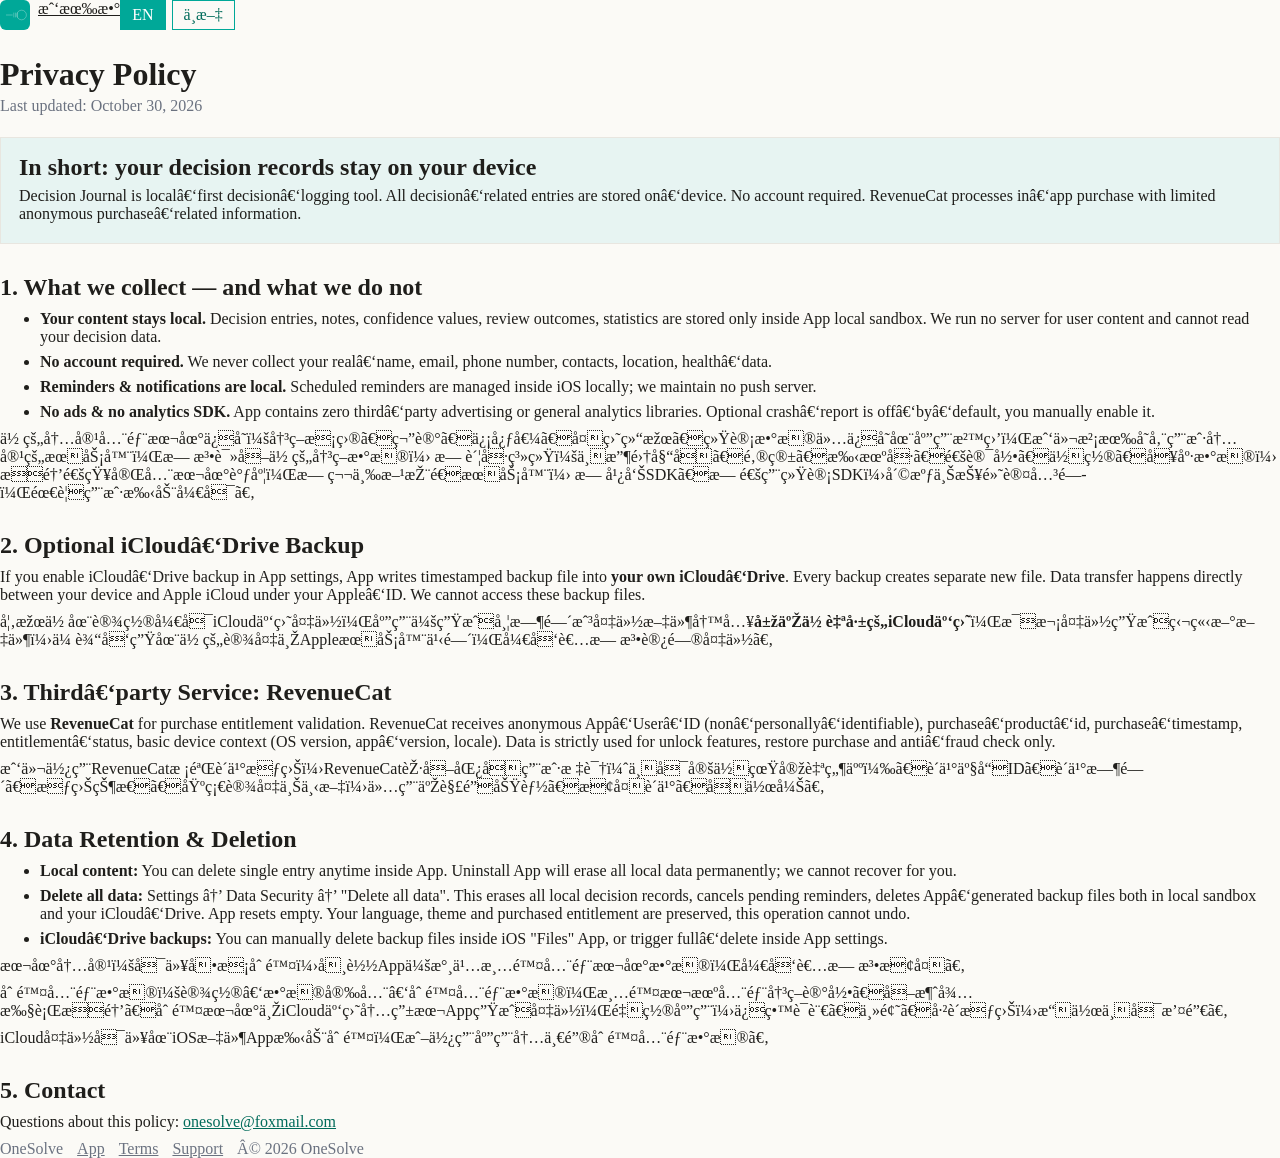
==== privacy.html @ f0955f70 "Add files via upload" ====
<!DOCTYPE html>
<html lang="en" data‑lang="en">
<head>
<meta charset="UTF‑8">
<meta name="viewport" content="width=device‑width, initial‑scale=1.0, viewport‑fit=cover">
<title>Privacy Policy · 我有数 Decision Journal</title>
<link rel="icon" type="image/svg+xml" href="data:image/svg+xml,<svg xmlns='http://www.w3.org/2000/svg' viewBox='0 0 100 100'><rect width='100' height='100' rx='20' fill='%2300A898' /><g stroke='%23FFFFFF' stroke‑width='6' fill='none' stroke‑linecap='round'><line x1='20' y1='50' x2='42' y2='50' /><line x1='46' y1='42' x2='46' y2='58' /><line x1='52' y1='42' x2='52' y2='58' /><line x1='58' y1='42' x2='58' y2='58' /><circle cx='72' cy='50' r='16'/></g></svg>">
<style>
:root{--bg:#FBFAF6;--card:#FFFFFF;--text:#1F1E1B;--sub:#6B7280;--border:#E8E6E0;--accent:#00A898;--soft:#E7F4F2;--accent‑text:#006B5A;}
@media (prefers‑color‑scheme: dark){:root{--bg:#0F0F0E;--card:#1A1A18;--text:#F2F4F7;--sub:#9BA1AC;--border:#2A2A27;--accent:#3FB79F;--soft:#132220;--accent‑text:#6FD0BD;}}
html[data‑lang="en"] .zh{display:none !important;} html[data‑lang="zh"] .en{display:none !important;}
*{box‑sizing:border‑box;} html{-webkit‑text‑size‑adjust:100%;}
body{margin:0;background:var(--bg);color:var(--text);line‑height:1.7;font‑family:‑apple‑system,BlinkMacSystemFont,"PingFang SC",Roboto,Arial,sans‑serif;-webkit‑font‑smoothing:antialiased;}
.wrap{max‑width:760px;margin:0 auto;padding:18px 20px calc(56px + env(safe‑area‑inset‑bottom));}
nav{display:flex;align‑items:center;justify‑content:space‑between;padding‑bottom:14px;border‑bottom:1px solid var(--border);margin‑bottom:20px;}
.brand{display:flex;align‑items:center;gap:8px;font‑weight:700;font‑size:18px;color:var(--text);text‑decoration:none;}
.brand svg{width:30px;height:30px;}
.lang{display:flex;gap:6px;}
.lang button{font:inherit;font‑size:12.5px;padding:5px 11px;border‑radius:9px;cursor:pointer;background:transparent;color:var(--accent‑text);border:1px solid var(--accent);transition:.18s;}
html[data‑lang="en"] .lang button[data‑lang="en"],html[data‑lang="zh"] .lang button[data‑lang="zh"]{background:var(--accent);color:#fff;border‑color:var(--accent);}
h1{font‑size:27px;margin:26px 0 4px;line‑height:1.35;}
.updated{color:var(--sub);font‑size:13px;margin:0 0 22px;}
h2{font‑size:18px;margin:30px 0 8px;}
p{margin:9px 0;font‑size:15px;}
ul{margin:9px 0;padding‑left:20px;} li{margin:7px 0;font‑size:15px;} a{color:var(--accent‑text);}
.banner{background:var(--soft);border:1px solid var(--border);border‑left:3px solid var(--accent);border‑radius:12px;padding:16px 18px;margin:4px 0 18px;}
.banner h2{margin:0 0 6px;font‑size:16px;}
.banner p{margin:4px 0;}
footer{margin‑top:44px;padding‑top:18px;border‑top:1px solid var(--border);display:flex;flex‑wrap:wrap;gap:10px 14px;align‑items:center;font‑size:13px;color:var(--sub);}
footer a{color:var(--sub);text‑decoration:none;} footer .copy{margin‑left:auto;}
</style>
</head>
<body data‑title‑en="Privacy Policy · Decision Journal" data‑title‑zh="隐私政策 · 我有数">
<div class="wrap">
  <nav>
    <a class="brand" href="index.html">
      <svg viewBox="0 0 100 100"><rect width="100" height="100" rx="20" fill="#00A898" /><g stroke='#F7F7F5' stroke‑width='6' fill='none' stroke‑linecap='round'><line x1='20' y1='50' x2='42' y2='50' /><line x1='46' y1='42' x2='46' y2='58' /><line x1='52' y1='42' x2='52' y2='58' /><line x1='58' y1='42' x2='58' y2='58' /><circle cx='72' cy='50' r='16'/></g></svg>
      <span>我有数</span>
    </a>
    <div class="lang">
      <button type="button" data‑lang="en" aria‑pressed="true">EN</button>
      <button type="button" data‑lang="zh" aria‑pressed="false">中文</button>
    </div>
  </nav>
  <h1 class="en">Privacy Policy</h1>
  <h1 class="zh">隐私政策</h1>
  <p class="updated en">Last updated: October 30, 2026</p>
  <p class="updated zh">最后更新：2026 年 10 月 30 日</p>
  <div class="banner">
    <h2 class="en">In short: your decision records stay on your device</h2>
    <h2 class="zh">一句话总结：你的决策记录保存在你自己设备上</h2>
    <p class="en">Decision Journal is local‑first decision‑logging tool. All decision‑related entries are stored on‑device. No account required. RevenueCat processes in‑app purchase with limited anonymous purchase‑related information.</p>
    <p class="zh">我有数是本地优先决策记录工具，全部决策条目保存在本机，无需注册账号。RevenueCat处理内购，仅接收有限匿名购买相关信息。</p>
  </div>
  <h2>1. What we collect &mdash; and what we do not</h2>
  <ul>
    <li><strong>Your content stays local.</strong> Decision entries, notes, confidence values, review outcomes, statistics are stored only inside App local sandbox. We run no server for user content and cannot read your decision data.</li>
    <li><strong>No account required.</strong> We never collect your real‑name, email, phone number, contacts, location, health‑data.</li>
    <li><strong>Reminders & notifications are local.</strong> Scheduled reminders are managed inside iOS locally; we maintain no push server.</li>
    <li><strong>No ads & no analytics SDK.</strong> App contains zero third‑party advertising or general analytics libraries. Optional crash‑report is off‑by‑default, you manually enable it.</li>
  </ul>
  <p>
    你的内容全部本地保存：决策条目、笔记、信心值、复盘结果、统计数据仅保存在应用沙盒，我们没有存储用户内容的服务器，无法读取你的决策数据；
    无账号系统：不收集姓名、邮箱、手机号、通讯录、位置、健康数据；
    提醒通知完全本地调度，无第三方推送服务器；
    无广告SDK、无通用统计SDK；崩溃上报默认关闭，需要用户手动开启。
  </p>
  <h2>2. Optional iCloud‑Drive Backup</h2>
  <p>If you enable iCloud‑Drive backup in App settings, App writes timestamped backup file into <strong>your own iCloud‑Drive</strong>. Every backup creates separate new file. Data transfer happens directly between your device and Apple iCloud under your Apple‑ID. We cannot access these backup files.</p>
  <p>如果你在设置开启iCloud云盘备份，应用会生成带时间戳备份文件写入<strong>属于你自己的iCloud云盘</strong>，每次备份生成独立新文件；传输发生在你的设备与Apple服务器之间，开发者无法访问备份。</p>

  <h2>3. Third‑party Service: RevenueCat</h2>
  <p>We use <strong>RevenueCat</strong> for purchase entitlement validation. RevenueCat receives anonymous App‑User‑ID (non‑personally‑identifiable), purchase‑product‑id, purchase‑timestamp, entitlement‑status, basic device context (OS version, app‑version, locale). Data is strictly used for unlock features, restore purchase and anti‑fraud check only.</p>
  <p>我们使用RevenueCat校验购买权益；RevenueCat获取匿名用户标识（不可定位真实自然人）、购买产品ID、购买时间、权益状态、基础设备上下文；仅用于解锁功能、恢复购买、反作弊。</p>

  <h2>4. Data Retention & Deletion</h2>
  <ul>
    <li><strong>Local content:</strong> You can delete single entry anytime inside App. Uninstall App will erase all local data permanently; we cannot recover for you.</li>
    <li><strong>Delete all data:</strong> Settings → Data Security → "Delete all data". This erases all local decision records, cancels pending reminders, deletes App‑generated backup files both in local sandbox and your iCloud‑Drive. App resets empty. Your language, theme and purchased entitlement are preserved, this operation cannot undo.</li>
    <li><strong>iCloud‑Drive backups:</strong> You can manually delete backup files inside iOS "Files" App, or trigger full‑delete inside App settings.</li>
  </ul>
  <p>本地内容：可以单条删除；卸载App会永久清除全部本地数据，开发者无法恢复。</p>
  <p>删除全部数据：设置‑数据安全‑删除全部数据，清除本机全部决策记录、取消待执行提醒、删除本地与iCloud云盘内由本App生成备份，重置应用；保留语言、主题、已购权益；操作不可撤销。</p>
  <p>iCloud备份可以在iOS文件App手动删除，或使用应用内一键删除全部数据。</p>

  <h2>5. Contact</h2>
  <p>Questions about this policy: <a href="mailto:onesolve@foxmail.com">onesolve@foxmail.com</a></p>
  <footer>
    <span style="font‑weight:700;">OneSolve</span>
    <a href="index.html" class="en">App</a><a href="index.html" class="zh">应用</a>
    <a href="terms.html" class="en">Terms</a><a href="terms.html" class="zh">条款</a>
    <a href="support.html" class="en">Support</a><a href="support.html" class="zh">支持</a>
    <span class="copy en">© 2026 OneSolve</span>
    <span class="copy zh">© 2026 OneSolve</span>
  </footer>
</div>
<script>
(function () {
  var KEY = 'onesolve_lang';
  function setLang(lang) {
    document.documentElement.setAttribute('data‑lang', lang);
    document.documentElement.lang = lang === 'zh' ? 'zh‑CN' : 'en';
    var b = document.body;
    document.title = lang === 'zh' ? (b.dataset.titleZh || document.title) : (b.dataset.titleEn || document.title);
    var btns = document.querySelectorAll('.lang button');
    for (var i = 0; i < btns.length; i++) { btns[i].setAttribute('aria‑pressed', btns[i].dataset.lang === lang ? 'true' : 'false'); }
    try { localStorage.setItem(KEY, lang); } catch (e) {}
  }
  function init() {
    var saved = null; try { saved = localStorage.getItem(KEY); } catch (e) {}
    if (!saved) { saved = ((navigator.language || '').toLowerCase().indexOf('zh') === 0) ? 'zh' : 'en'; }
    setLang(saved);
    var btns = document.querySelectorAll('.lang button');
    for (var i = 0; i < btns.length; i++) { btns[i].addEventListener('click', function () { setLang(this.dataset.lang); }); }
  }
  if (document.readyState === 'loading') { document.addEventListener('DOMContentLoaded', init); } else { init(); }
})();
</script>
</body>
</html>
<!-- （注：内容由AI生成） -->
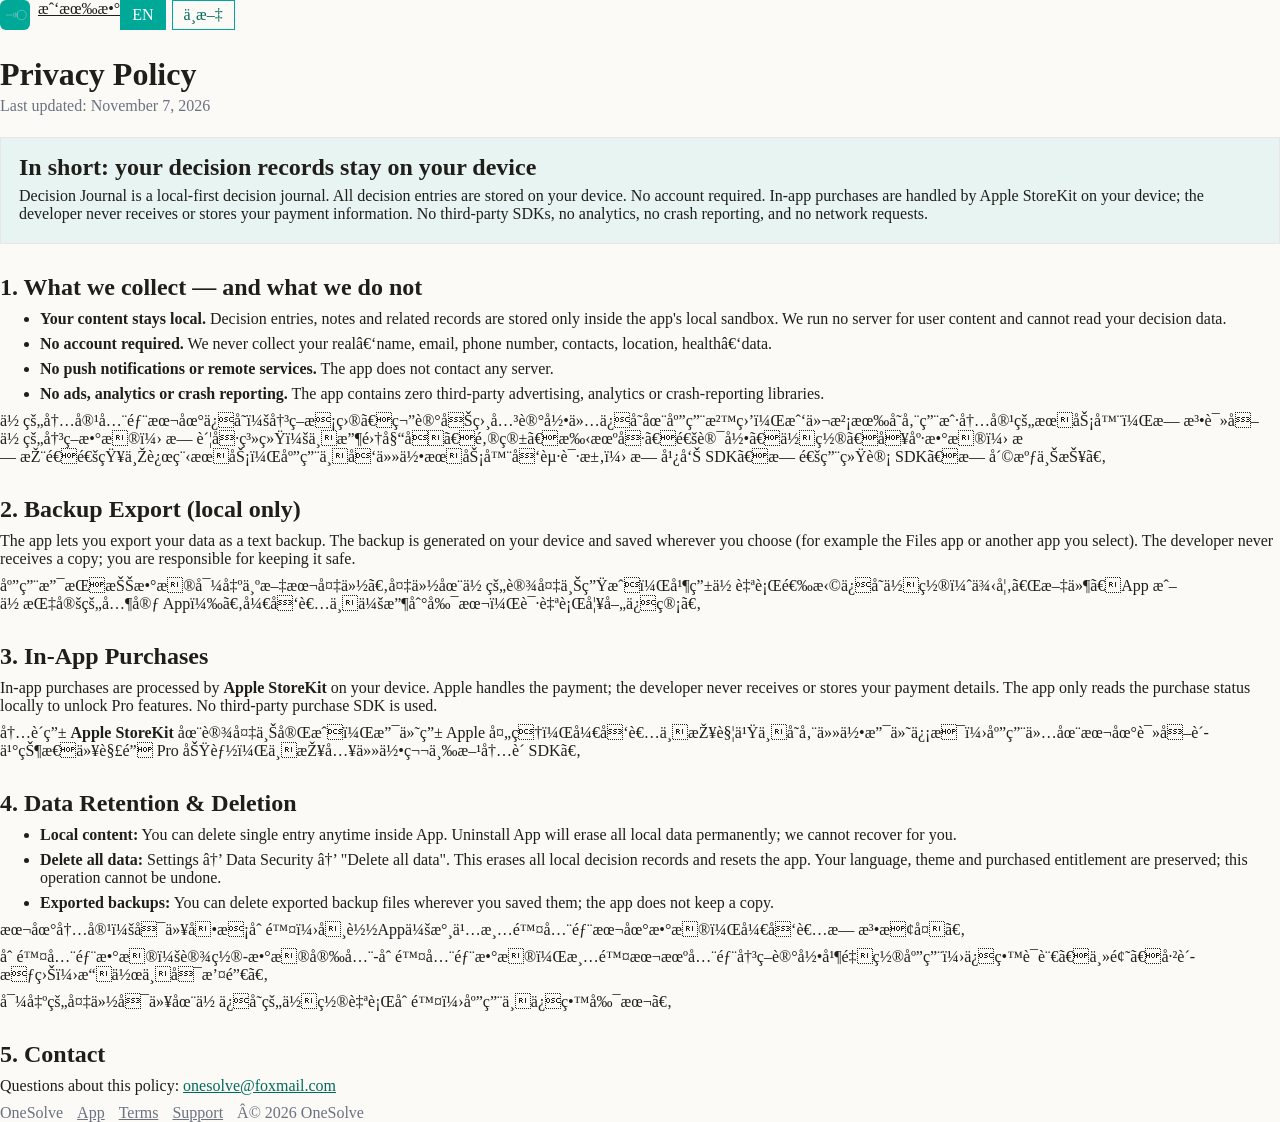
==== commit b1cfe67b: "隐私政策改为事实口径：内购由 Apple StoreKit 本地完成，移除 RevenueCat / iCloud / 崩溃上报表述，更新日期至 2026-11-07" ====
--- a/privacy.html
+++ b/privacy.html
@@ -44,44 +44,44 @@
   </nav>
   <h1 class="en">Privacy Policy</h1>
   <h1 class="zh">隐私政策</h1>
-  <p class="updated en">Last updated: October 30, 2026</p>
-  <p class="updated zh">最后更新：2026 年 10 月 30 日</p>
+  <p class="updated en">Last updated: November 7, 2026</p>
+  <p class="updated zh">最后更新：2026 年 11 月 7 日</p>
   <div class="banner">
     <h2 class="en">In short: your decision records stay on your device</h2>
     <h2 class="zh">一句话总结：你的决策记录保存在你自己设备上</h2>
-    <p class="en">Decision Journal is local‑first decision‑logging tool. All decision‑related entries are stored on‑device. No account required. RevenueCat processes in‑app purchase with limited anonymous purchase‑related information.</p>
-    <p class="zh">我有数是本地优先决策记录工具，全部决策条目保存在本机，无需注册账号。RevenueCat处理内购，仅接收有限匿名购买相关信息。</p>
+    <p class="en">Decision Journal is a local-first decision journal. All decision entries are stored on your device. No account required. In-app purchases are handled by Apple StoreKit on your device; the developer never receives or stores your payment information. No third-party SDKs, no analytics, no crash reporting, and no network requests.</p>
+    <p class="zh">我有数是本地优先的决策记录工具，全部决策条目保存在本机，无需注册账号。内购由 Apple StoreKit 在设备上完成，开发者不接触也不存储支付信息。不接入任何第三方 SDK，不做统计与崩溃上报，不发起网络请求。</p>
   </div>
   <h2>1. What we collect &mdash; and what we do not</h2>
   <ul>
-    <li><strong>Your content stays local.</strong> Decision entries, notes, confidence values, review outcomes, statistics are stored only inside App local sandbox. We run no server for user content and cannot read your decision data.</li>
+    <li><strong>Your content stays local.</strong> Decision entries, notes and related records are stored only inside the app's local sandbox. We run no server for user content and cannot read your decision data.</li>
     <li><strong>No account required.</strong> We never collect your real‑name, email, phone number, contacts, location, health‑data.</li>
-    <li><strong>Reminders & notifications are local.</strong> Scheduled reminders are managed inside iOS locally; we maintain no push server.</li>
-    <li><strong>No ads & no analytics SDK.</strong> App contains zero third‑party advertising or general analytics libraries. Optional crash‑report is off‑by‑default, you manually enable it.</li>
+    <li><strong>No push notifications or remote services.</strong> The app does not contact any server.</li>
+    <li><strong>No ads, analytics or crash reporting.</strong> The app contains zero third-party advertising, analytics or crash-reporting libraries.</li>
   </ul>
   <p>
-    你的内容全部本地保存：决策条目、笔记、信心值、复盘结果、统计数据仅保存在应用沙盒，我们没有存储用户内容的服务器，无法读取你的决策数据；
+    你的内容全部本地保存：决策条目、笔记及相关记录仅保存在应用沙盒，我们没有存储用户内容的服务器，无法读取你的决策数据；
     无账号系统：不收集姓名、邮箱、手机号、通讯录、位置、健康数据；
-    提醒通知完全本地调度，无第三方推送服务器；
-    无广告SDK、无通用统计SDK；崩溃上报默认关闭，需要用户手动开启。
+    无推送通知与远程服务，应用不向任何服务器发起请求；
+    无广告 SDK、无通用统计 SDK、无崩溃上报。
   </p>
-  <h2>2. Optional iCloud‑Drive Backup</h2>
-  <p>If you enable iCloud‑Drive backup in App settings, App writes timestamped backup file into <strong>your own iCloud‑Drive</strong>. Every backup creates separate new file. Data transfer happens directly between your device and Apple iCloud under your Apple‑ID. We cannot access these backup files.</p>
-  <p>如果你在设置开启iCloud云盘备份，应用会生成带时间戳备份文件写入<strong>属于你自己的iCloud云盘</strong>，每次备份生成独立新文件；传输发生在你的设备与Apple服务器之间，开发者无法访问备份。</p>
+  <h2>2. Backup Export (local only)</h2>
+  <p>The app lets you export your data as a text backup. The backup is generated on your device and saved wherever you choose (for example the Files app or another app you select). The developer never receives a copy; you are responsible for keeping it safe.</p>
+  <p>应用支持把数据导出为文本备份。备份在你的设备上生成，并由你自行选择保存位置（例如「文件」App 或你指定的其它 App）。开发者不会收到副本，请自行妥善保管。</p>
 
-  <h2>3. Third‑party Service: RevenueCat</h2>
-  <p>We use <strong>RevenueCat</strong> for purchase entitlement validation. RevenueCat receives anonymous App‑User‑ID (non‑personally‑identifiable), purchase‑product‑id, purchase‑timestamp, entitlement‑status, basic device context (OS version, app‑version, locale). Data is strictly used for unlock features, restore purchase and anti‑fraud check only.</p>
-  <p>我们使用RevenueCat校验购买权益；RevenueCat获取匿名用户标识（不可定位真实自然人）、购买产品ID、购买时间、权益状态、基础设备上下文；仅用于解锁功能、恢复购买、反作弊。</p>
+  <h2>3. In-App Purchases</h2>
+  <p>In-app purchases are processed by <strong>Apple StoreKit</strong> on your device. Apple handles the payment; the developer never receives or stores your payment details. The app only reads the purchase status locally to unlock Pro features. No third-party purchase SDK is used.</p>
+  <p>内购由 <strong>Apple StoreKit</strong> 在设备上完成，支付由 Apple 处理，开发者不接触也不存储任何支付信息；应用仅在本地读取购买状态以解锁 Pro 功能，不接入任何第三方内购 SDK。</p>
 
   <h2>4. Data Retention & Deletion</h2>
   <ul>
     <li><strong>Local content:</strong> You can delete single entry anytime inside App. Uninstall App will erase all local data permanently; we cannot recover for you.</li>
-    <li><strong>Delete all data:</strong> Settings → Data Security → "Delete all data". This erases all local decision records, cancels pending reminders, deletes App‑generated backup files both in local sandbox and your iCloud‑Drive. App resets empty. Your language, theme and purchased entitlement are preserved, this operation cannot undo.</li>
-    <li><strong>iCloud‑Drive backups:</strong> You can manually delete backup files inside iOS "Files" App, or trigger full‑delete inside App settings.</li>
+    <li><strong>Delete all data:</strong> Settings → Data Security → "Delete all data". This erases all local decision records and resets the app. Your language, theme and purchased entitlement are preserved; this operation cannot be undone.</li>
+    <li><strong>Exported backups:</strong> You can delete exported backup files wherever you saved them; the app does not keep a copy.</li>
   </ul>
   <p>本地内容：可以单条删除；卸载App会永久清除全部本地数据，开发者无法恢复。</p>
-  <p>删除全部数据：设置‑数据安全‑删除全部数据，清除本机全部决策记录、取消待执行提醒、删除本地与iCloud云盘内由本App生成备份，重置应用；保留语言、主题、已购权益；操作不可撤销。</p>
-  <p>iCloud备份可以在iOS文件App手动删除，或使用应用内一键删除全部数据。</p>
+  <p>删除全部数据：设置-数据安全-删除全部数据，清除本机全部决策记录并重置应用；保留语言、主题、已购权益；操作不可撤销。</p>
+  <p>导出的备份可以在你保存的位置自行删除；应用不保留副本。</p>
 
   <h2>5. Contact</h2>
   <p>Questions about this policy: <a href="mailto:onesolve@foxmail.com">onesolve@foxmail.com</a></p>
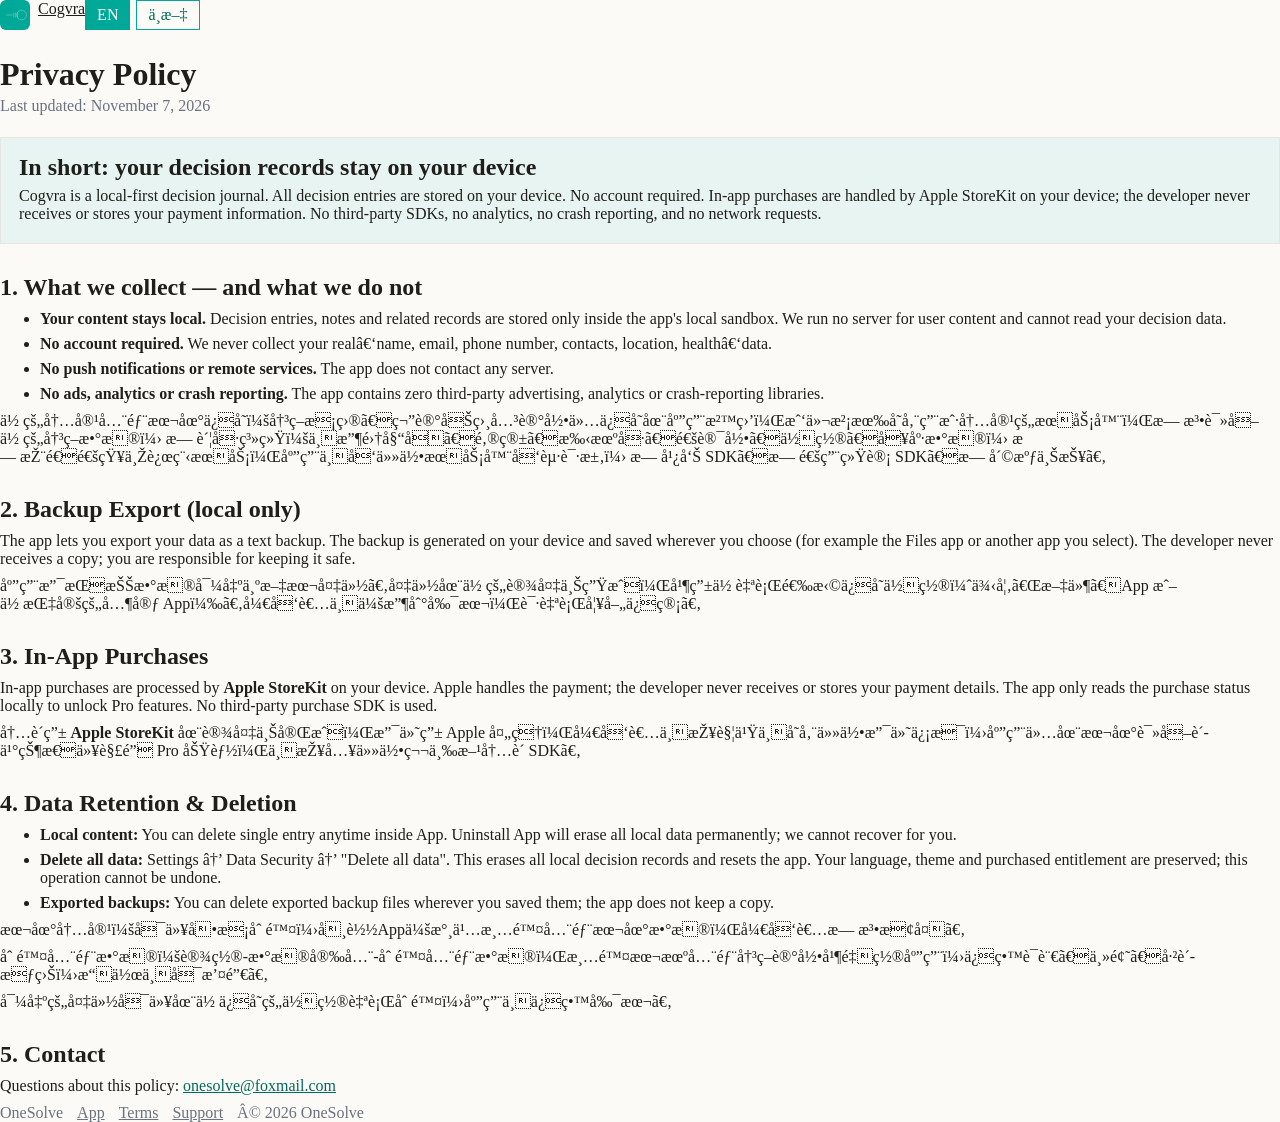
==== commit 61fa9f16: "Rename product to Cogvra on public pages - Replace old English name with Cogvra in titles, brand, bo" ====
--- a/privacy.html
+++ b/privacy.html
@@ -3,7 +3,7 @@
 <head>
 <meta charset="UTF‑8">
 <meta name="viewport" content="width=device‑width, initial‑scale=1.0, viewport‑fit=cover">
-<title>Privacy Policy · 我有数 Decision Journal</title>
+<title>Privacy Policy · Cogvra（我有数）</title>
 <link rel="icon" type="image/svg+xml" href="data:image/svg+xml,<svg xmlns='http://www.w3.org/2000/svg' viewBox='0 0 100 100'><rect width='100' height='100' rx='20' fill='%2300A898' /><g stroke='%23FFFFFF' stroke‑width='6' fill='none' stroke‑linecap='round'><line x1='20' y1='50' x2='42' y2='50' /><line x1='46' y1='42' x2='46' y2='58' /><line x1='52' y1='42' x2='52' y2='58' /><line x1='58' y1='42' x2='58' y2='58' /><circle cx='72' cy='50' r='16'/></g></svg>">
 <style>
 :root{--bg:#FBFAF6;--card:#FFFFFF;--text:#1F1E1B;--sub:#6B7280;--border:#E8E6E0;--accent:#00A898;--soft:#E7F4F2;--accent‑text:#006B5A;}
@@ -30,12 +30,12 @@
 footer a{color:var(--sub);text‑decoration:none;} footer .copy{margin‑left:auto;}
 </style>
 </head>
-<body data‑title‑en="Privacy Policy · Decision Journal" data‑title‑zh="隐私政策 · 我有数">
+<body data‑title‑en="Privacy Policy · Cogvra" data‑title‑zh="隐私政策 · Cogvra（我有数）">
 <div class="wrap">
   <nav>
     <a class="brand" href="index.html">
       <svg viewBox="0 0 100 100"><rect width="100" height="100" rx="20" fill="#00A898" /><g stroke='#F7F7F5' stroke‑width='6' fill='none' stroke‑linecap='round'><line x1='20' y1='50' x2='42' y2='50' /><line x1='46' y1='42' x2='46' y2='58' /><line x1='52' y1='42' x2='52' y2='58' /><line x1='58' y1='42' x2='58' y2='58' /><circle cx='72' cy='50' r='16'/></g></svg>
-      <span>我有数</span>
+      <span>Cogvra</span>
     </a>
     <div class="lang">
       <button type="button" data‑lang="en" aria‑pressed="true">EN</button>
@@ -49,7 +49,7 @@
   <div class="banner">
     <h2 class="en">In short: your decision records stay on your device</h2>
     <h2 class="zh">一句话总结：你的决策记录保存在你自己设备上</h2>
-    <p class="en">Decision Journal is a local-first decision journal. All decision entries are stored on your device. No account required. In-app purchases are handled by Apple StoreKit on your device; the developer never receives or stores your payment information. No third-party SDKs, no analytics, no crash reporting, and no network requests.</p>
+    <p class="en">Cogvra is a local-first decision journal. All decision entries are stored on your device. No account required. In-app purchases are handled by Apple StoreKit on your device; the developer never receives or stores your payment information. No third-party SDKs, no analytics, no crash reporting, and no network requests.</p>
     <p class="zh">我有数是本地优先的决策记录工具，全部决策条目保存在本机，无需注册账号。内购由 Apple StoreKit 在设备上完成，开发者不接触也不存储支付信息。不接入任何第三方 SDK，不做统计与崩溃上报，不发起网络请求。</p>
   </div>
   <h2>1. What we collect &mdash; and what we do not</h2>
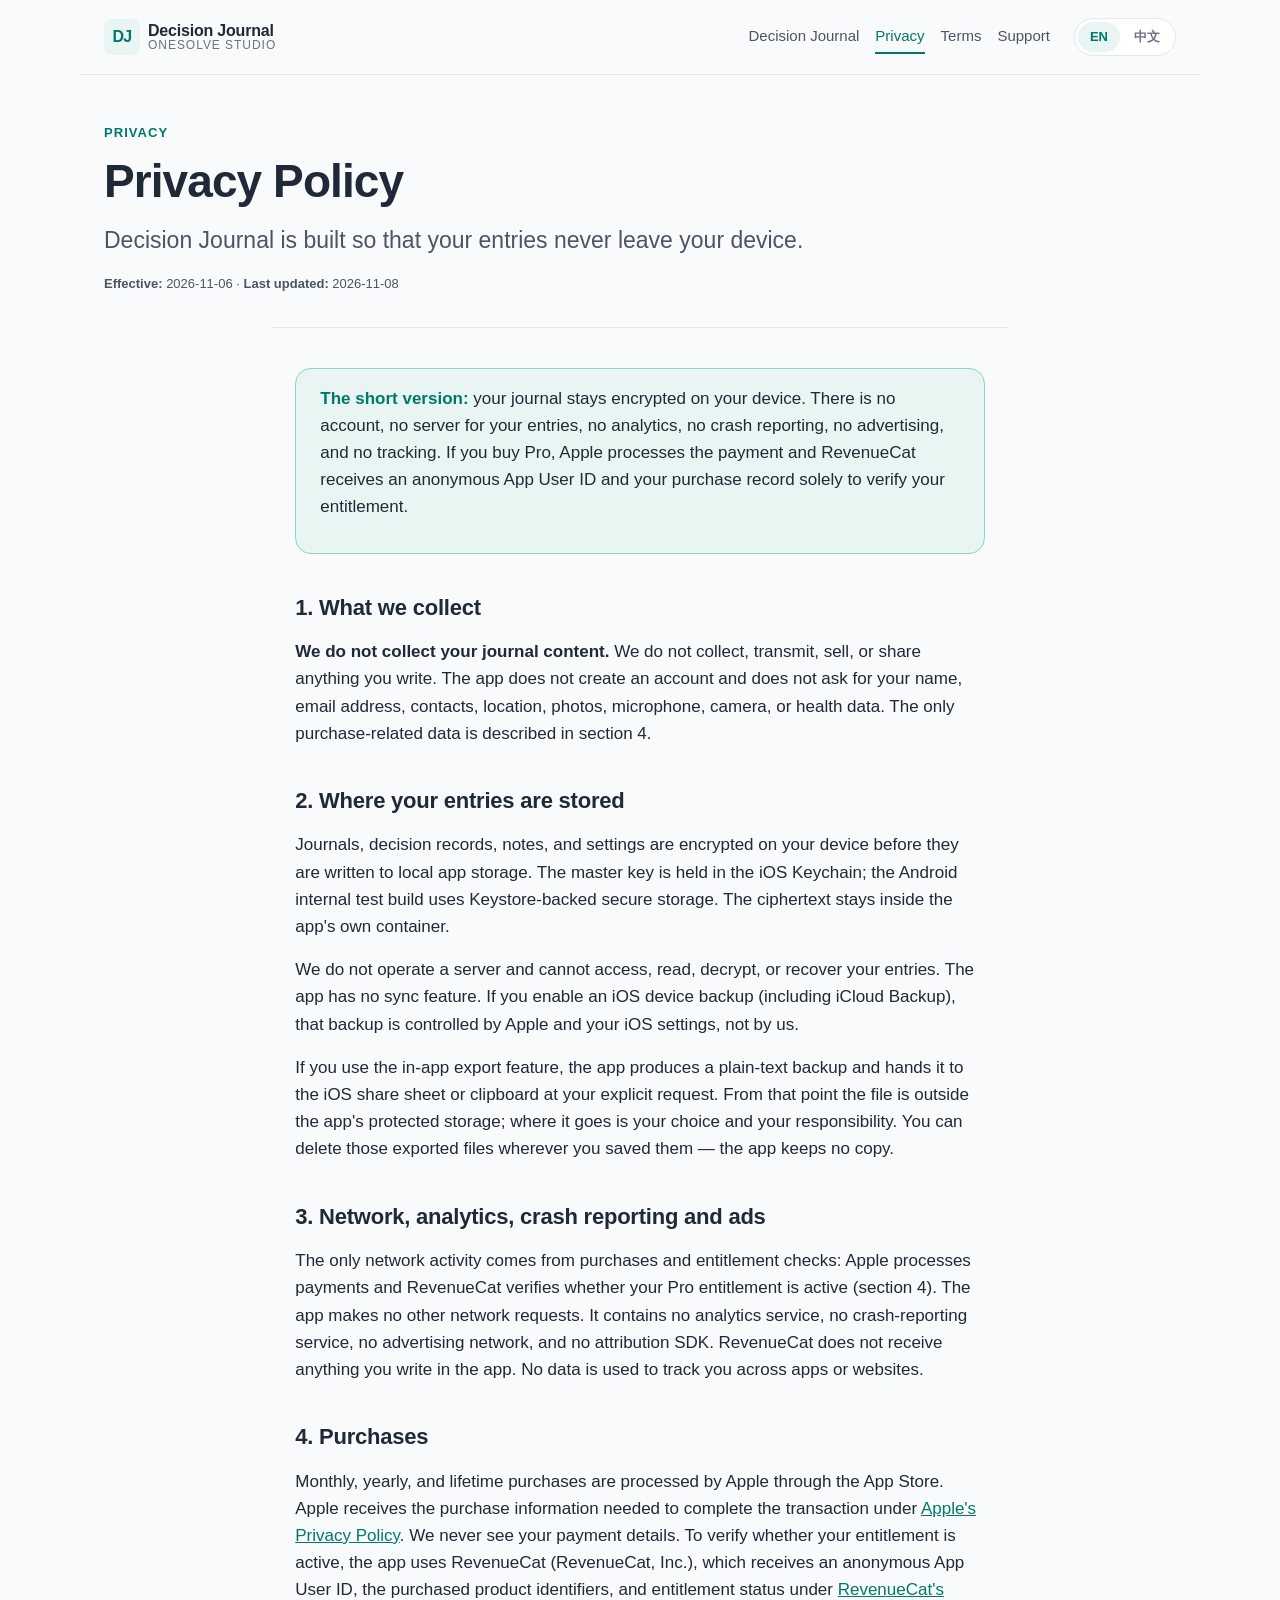
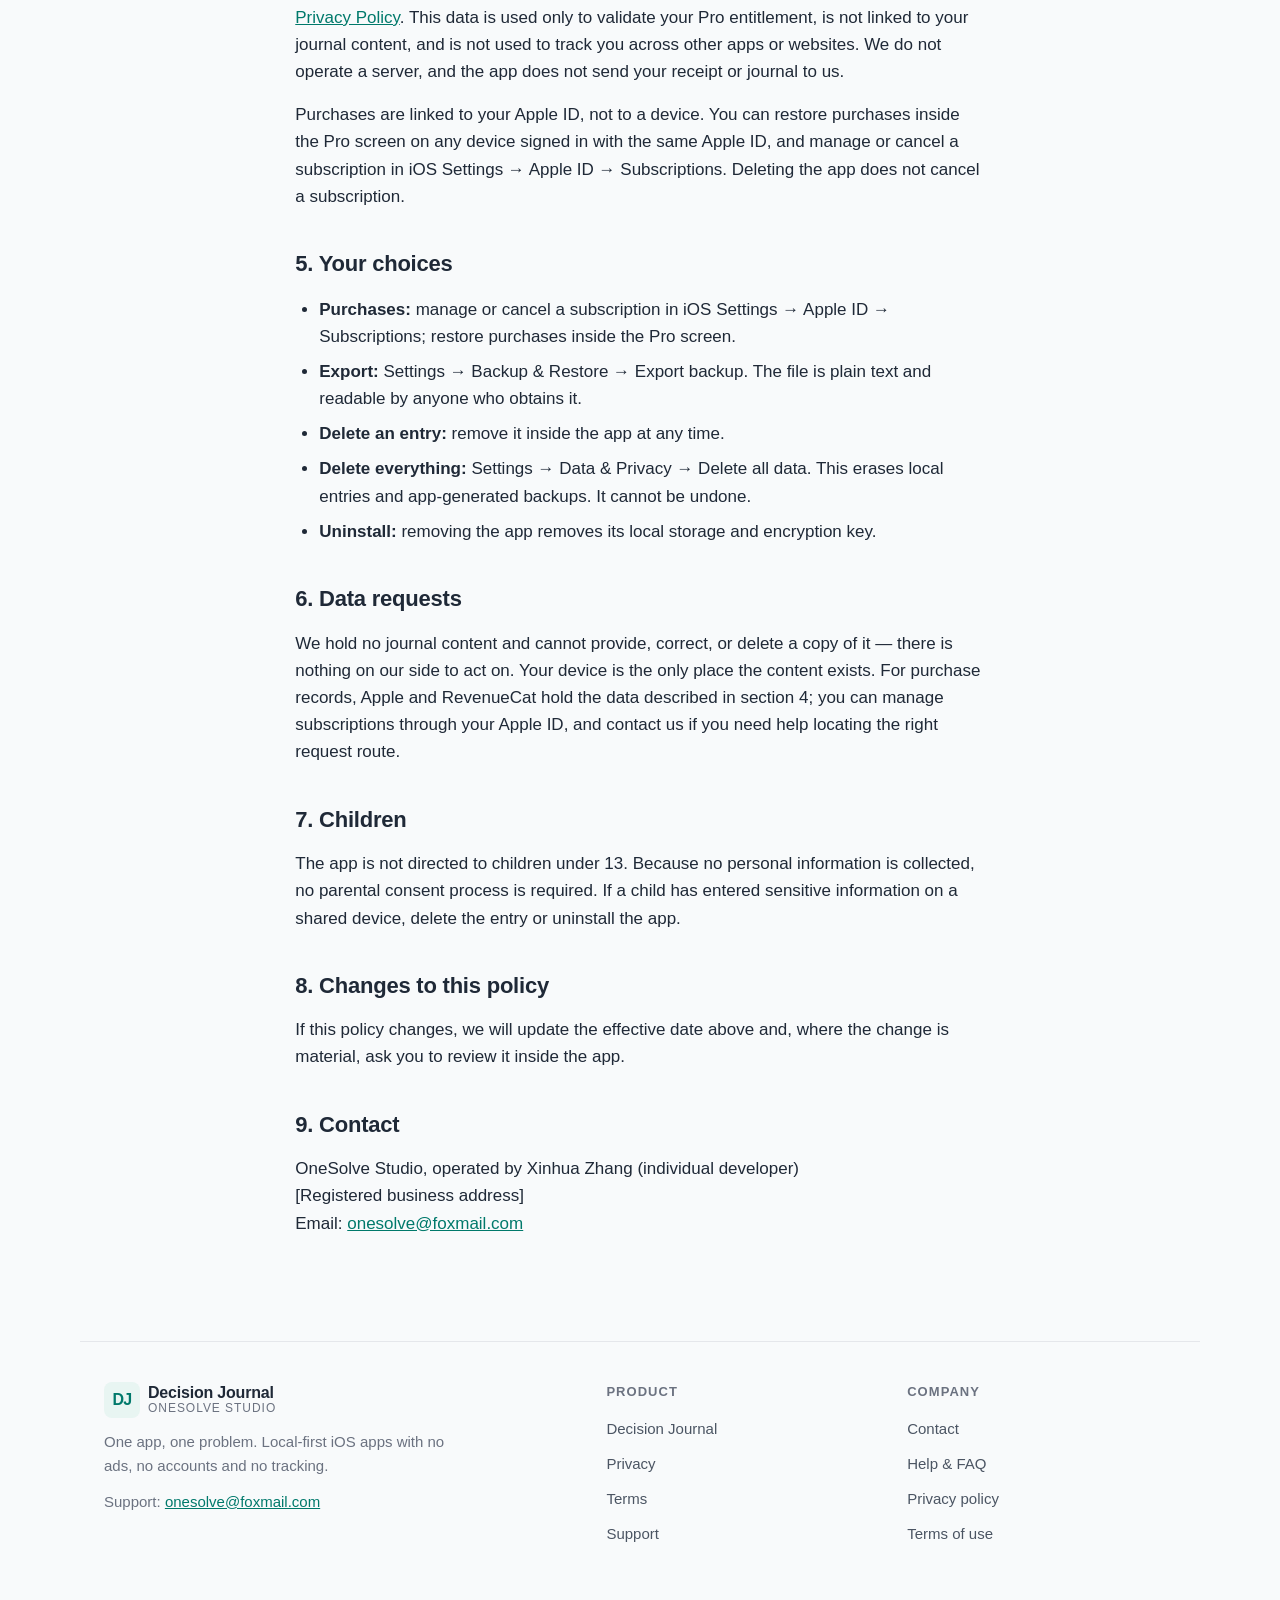
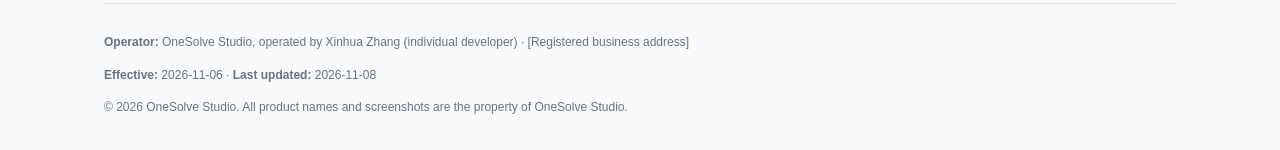
==== commit 869e5cd8: "docs: 部署 2026-11-08 修订版三页 + 样式表 - privacy/support/terms/index 对齐 RevenueCat 与真实功能口径 - 删除 7 天试用 / CSV" ====
--- a/privacy.html
+++ b/privacy.html
@@ -1,121 +1,184 @@
-<!DOCTYPE html>
-<html lang="en" data‑lang="en">
+<!doctype html>
+<html lang="en" data-lang="en">
 <head>
-<meta charset="UTF‑8">
-<meta name="viewport" content="width=device‑width, initial‑scale=1.0, viewport‑fit=cover">
-<title>Privacy Policy · Cogvra（我有数）</title>
-<link rel="icon" type="image/svg+xml" href="data:image/svg+xml,<svg xmlns='http://www.w3.org/2000/svg' viewBox='0 0 100 100'><rect width='100' height='100' rx='20' fill='%2300A898' /><g stroke='%23FFFFFF' stroke‑width='6' fill='none' stroke‑linecap='round'><line x1='20' y1='50' x2='42' y2='50' /><line x1='46' y1='42' x2='46' y2='58' /><line x1='52' y1='42' x2='52' y2='58' /><line x1='58' y1='42' x2='58' y2='58' /><circle cx='72' cy='50' r='16'/></g></svg>">
-<style>
-:root{--bg:#FBFAF6;--card:#FFFFFF;--text:#1F1E1B;--sub:#6B7280;--border:#E8E6E0;--accent:#00A898;--soft:#E7F4F2;--accent‑text:#006B5A;}
-@media (prefers‑color‑scheme: dark){:root{--bg:#0F0F0E;--card:#1A1A18;--text:#F2F4F7;--sub:#9BA1AC;--border:#2A2A27;--accent:#3FB79F;--soft:#132220;--accent‑text:#6FD0BD;}}
-html[data‑lang="en"] .zh{display:none !important;} html[data‑lang="zh"] .en{display:none !important;}
-*{box‑sizing:border‑box;} html{-webkit‑text‑size‑adjust:100%;}
-body{margin:0;background:var(--bg);color:var(--text);line‑height:1.7;font‑family:‑apple‑system,BlinkMacSystemFont,"PingFang SC",Roboto,Arial,sans‑serif;-webkit‑font‑smoothing:antialiased;}
-.wrap{max‑width:760px;margin:0 auto;padding:18px 20px calc(56px + env(safe‑area‑inset‑bottom));}
-nav{display:flex;align‑items:center;justify‑content:space‑between;padding‑bottom:14px;border‑bottom:1px solid var(--border);margin‑bottom:20px;}
-.brand{display:flex;align‑items:center;gap:8px;font‑weight:700;font‑size:18px;color:var(--text);text‑decoration:none;}
-.brand svg{width:30px;height:30px;}
-.lang{display:flex;gap:6px;}
-.lang button{font:inherit;font‑size:12.5px;padding:5px 11px;border‑radius:9px;cursor:pointer;background:transparent;color:var(--accent‑text);border:1px solid var(--accent);transition:.18s;}
-html[data‑lang="en"] .lang button[data‑lang="en"],html[data‑lang="zh"] .lang button[data‑lang="zh"]{background:var(--accent);color:#fff;border‑color:var(--accent);}
-h1{font‑size:27px;margin:26px 0 4px;line‑height:1.35;}
-.updated{color:var(--sub);font‑size:13px;margin:0 0 22px;}
-h2{font‑size:18px;margin:30px 0 8px;}
-p{margin:9px 0;font‑size:15px;}
-ul{margin:9px 0;padding‑left:20px;} li{margin:7px 0;font‑size:15px;} a{color:var(--accent‑text);}
-.banner{background:var(--soft);border:1px solid var(--border);border‑left:3px solid var(--accent);border‑radius:12px;padding:16px 18px;margin:4px 0 18px;}
-.banner h2{margin:0 0 6px;font‑size:16px;}
-.banner p{margin:4px 0;}
-footer{margin‑top:44px;padding‑top:18px;border‑top:1px solid var(--border);display:flex;flex‑wrap:wrap;gap:10px 14px;align‑items:center;font‑size:13px;color:var(--sub);}
-footer a{color:var(--sub);text‑decoration:none;} footer .copy{margin‑left:auto;}
-</style>
+<meta charset="utf-8" />
+<meta name="viewport" content="width=device-width, initial-scale=1" />
+<title>Privacy Policy — Decision Journal</title>
+<meta name="description" content="Decision Journal keeps your entries encrypted on your device. No account, no analytics, no crash reporting, no ads, no tracking. Pro purchases are processed by Apple and verified with RevenueCat." />
+<link rel="stylesheet" href="./assets/site.css" />
+<!--
+  PLACEHOLDERS TO REPLACE BEFORE SUBMISSION
+  1. [Registered business address] — registered/contact address used in the footer of all four pages.
+  2. Confirm the operator line matches the Apple developer account:
+     "OneSolve Studio, operated by Xinhua Zhang (individual developer)".
+  3. Contact email is shared with the other OneSolve apps: onesolve@foxmail.com.
+  Search for "[" in this folder to find every placeholder in one pass.
+-->
 </head>
-<body data‑title‑en="Privacy Policy · Cogvra" data‑title‑zh="隐私政策 · Cogvra（我有数）">
-<div class="wrap">
-  <nav>
-    <a class="brand" href="index.html">
-      <svg viewBox="0 0 100 100"><rect width="100" height="100" rx="20" fill="#00A898" /><g stroke='#F7F7F5' stroke‑width='6' fill='none' stroke‑linecap='round'><line x1='20' y1='50' x2='42' y2='50' /><line x1='46' y1='42' x2='46' y2='58' /><line x1='52' y1='42' x2='52' y2='58' /><line x1='58' y1='42' x2='58' y2='58' /><circle cx='72' cy='50' r='16'/></g></svg>
-      <span>Cogvra</span>
+<body>
+<a class="skip-link" href="#main">Skip to content</a>
+
+<header class="site-head">
+  <a class="brand" href="./index.html" aria-label="Decision Journal home">
+    <span class="brand-mark" aria-hidden="true">DJ</span>
+    <span class="brand-name">Decision Journal<span>OneSolve Studio</span></span>
+  </a>
+  <nav class="site-nav" aria-label="Primary">
+    <a href="./index.html">Decision Journal</a>
+    <a href="./privacy.html" aria-current="page">Privacy</a>
+    <a href="./terms.html">Terms</a>
+    <a href="./support.html">Support</a>
+  </nav>
+  <div class="lang-switch" role="group" aria-label="Language">
+    <button type="button" data-lang="en">EN</button>
+    <button type="button" data-lang="zh">中文</button>
+  </div>
+</header>
+
+<main id="main">
+  <section class="hero page-hero" aria-labelledby="hero-title">
+    <p class="eyebrow">Privacy</p>
+    <h1 id="hero-title" class="i18n-en">Privacy Policy</h1>
+    <h1 class="i18n-zh">隐私政策</h1>
+    <p class="lede i18n-en">Decision Journal is built so that your entries never leave your device.</p>
+    <p class="lede i18n-zh">Decision Journal 的设计前提是：你写下的内容永远不离开你的设备。</p>
+    <p class="policy-line i18n-en"><strong>Effective:</strong> 2026-11-06 · <strong>Last updated:</strong> 2026-11-08</p>
+    <p class="policy-line i18n-zh"><strong>生效日期：</strong>2026-11-06 · <strong>最后更新：</strong>2026-11-08</p>
+  </section>
+
+  <section class="section prose" aria-labelledby="p1">
+    <div class="summary">
+      <p class="i18n-en"><strong>The short version:</strong> your journal stays encrypted on your device. There is no account, no server for your entries, no analytics, no crash reporting, no advertising, and no tracking. If you buy Pro, Apple processes the payment and RevenueCat receives an anonymous App User ID and your purchase record solely to verify your entitlement.</p>
+      <p class="i18n-zh"><strong>一句话说明：</strong>你写的内容以加密形式留在你的设备上。没有账号、没有存放内容的服务器、没有统计、没有崩溃上报、没有广告，也不追踪你。如果你购买 Pro，付款由 Apple 处理，RevenueCat 会接收一个匿名 App 用户 ID 与购买记录，仅用于校验你的会员权益。</p>
+    </div>
+
+    <h2 id="p1" class="i18n-en">1. What we collect</h2>
+    <h2 class="i18n-zh">1. 我们收集什么</h2>
+    <p class="i18n-en"><strong>We do not collect your journal content.</strong> We do not collect, transmit, sell, or share anything you write. The app does not create an account and does not ask for your name, email address, contacts, location, photos, microphone, camera, or health data. The only purchase-related data is described in section 4.</p>
+    <p class="i18n-zh"><strong>我们不收集你写的内容。</strong>我们不收集、不传输、不售卖、不共享你写下的任何内容。App 不创建账号，也不会索取你的姓名、邮箱、通讯录、位置、照片、麦克风、相机或健康数据。唯一涉及购买的数据见第 4 节。</p>
+
+    <h2 class="i18n-en">2. Where your entries are stored</h2>
+    <h2 class="i18n-zh">2. 你的内容存在哪里</h2>
+    <p class="i18n-en">Journals, decision records, notes, and settings are encrypted on your device before they are written to local app storage. The master key is held in the iOS Keychain; the Android internal test build uses Keystore-backed secure storage. The ciphertext stays inside the app's own container.</p>
+    <p class="i18n-zh">日记、决策记录、笔记与设置会先在设备上加密，再写入本地 App 存储。主密钥保存在 iOS Keychain；安卓内测版本使用 Keystore 支持的加密存储。密文只保存在 App 自己的容器内。</p>
+    <p class="i18n-en">We do not operate a server and cannot access, read, decrypt, or recover your entries. The app has no sync feature. If you enable an iOS device backup (including iCloud Backup), that backup is controlled by Apple and your iOS settings, not by us.</p>
+    <p class="i18n-zh">我们不运营服务器，无法访问、读取、解密或恢复你的内容。App 没有同步功能。如果你启用了 iOS 设备备份（包括 iCloud 备份），该备份由 Apple 与你的 iOS 设置控制，不由我们控制。</p>
+    <p class="i18n-en">If you use the in-app export feature, the app produces a plain-text backup and hands it to the iOS share sheet or clipboard at your explicit request. From that point the file is outside the app's protected storage; where it goes is your choice and your responsibility. You can delete those exported files wherever you saved them — the app keeps no copy.</p>
+    <p class="i18n-zh">如果你使用 App 内的导出功能，App 会生成一份明文备份，并在你明确操作后交给 iOS 分享面板或剪贴板。从那一刻起，文件就离开了 App 的受保护存储；它去向何处由你选择，也由你负责。你可以在保存的位置自行删除这些导出文件；App 不保留副本。</p>
+
+    <h2 class="i18n-en">3. Network, analytics, crash reporting and ads</h2>
+    <h2 class="i18n-zh">3. 网络、统计、崩溃上报与广告</h2>
+    <p class="i18n-en">The only network activity comes from purchases and entitlement checks: Apple processes payments and RevenueCat verifies whether your Pro entitlement is active (section 4). The app makes no other network requests. It contains no analytics service, no crash-reporting service, no advertising network, and no attribution SDK. RevenueCat does not receive anything you write in the app. No data is used to track you across apps or websites.</p>
+    <p class="i18n-zh">唯一的网络活动来自购买与权益校验：Apple 处理付款，RevenueCat 校验你的 Pro 权益是否生效（见第 4 节）。除此之外，App 不发任何网络请求。它不包含统计服务、崩溃上报服务、广告网络或归因 SDK。RevenueCat 不会收到你在 App 里写下的任何内容。我们不使用任何数据跨 App 或跨网站追踪你。</p>
+
+    <h2 class="i18n-en">4. Purchases</h2>
+    <h2 class="i18n-zh">4. 内购</h2>
+    <p class="i18n-en">Monthly, yearly, and lifetime purchases are processed by Apple through the App Store. Apple receives the purchase information needed to complete the transaction under <a href="https://www.apple.com/legal/privacy/" target="_blank" rel="noreferrer">Apple's Privacy Policy</a>. We never see your payment details. To verify whether your entitlement is active, the app uses RevenueCat (RevenueCat, Inc.), which receives an anonymous App User ID, the purchased product identifiers, and entitlement status under <a href="https://www.revenuecat.com/privacy/" target="_blank" rel="noreferrer">RevenueCat's Privacy Policy</a>. This data is used only to validate your Pro entitlement, is not linked to your journal content, and is not used to track you across other apps or websites. We do not operate a server, and the app does not send your receipt or journal to us.</p>
+    <p class="i18n-zh">月付、年付与买断由 Apple 通过 App Store 处理。Apple 会依据 <a href="https://www.apple.com/legal/privacy/" target="_blank" rel="noreferrer">Apple 隐私政策</a>接收完成交易所需的信息。我们永远看不到你的支付信息。为校验会员权益是否生效，App 使用 RevenueCat（RevenueCat, Inc.）；它会依据 <a href="https://www.revenuecat.com/privacy/" target="_blank" rel="noreferrer">RevenueCat 隐私政策</a>接收一个匿名 App 用户 ID、已购商品标识与权益状态。这些数据仅用于校验 Pro 权益，不与你的内容关联，也不用于跨 App 或跨网站追踪你。我们不运营服务器，App 不会把收据或你写的内容发送给我们。</p>
+    <p class="i18n-en">Purchases are linked to your Apple ID, not to a device. You can restore purchases inside the Pro screen on any device signed in with the same Apple ID, and manage or cancel a subscription in iOS Settings → Apple ID → Subscriptions. Deleting the app does not cancel a subscription.</p>
+    <p class="i18n-zh">购买绑定在你的 Apple ID 上，而不是设备上。你可以在任何使用同一 Apple ID 登录的设备上，于 Pro 页面点击「恢复购买」；也可以在 iOS 设置 → Apple ID → 订阅 中管理或取消订阅。仅删除 App 不会取消订阅。</p>
+
+    <h2 class="i18n-en">5. Your choices</h2>
+    <h2 class="i18n-zh">5. 你的选择</h2>
+    <ul class="i18n-en">
+      <li><strong>Purchases:</strong> manage or cancel a subscription in iOS Settings → Apple ID → Subscriptions; restore purchases inside the Pro screen.</li>
+      <li><strong>Export:</strong> Settings → Backup &amp; Restore → Export backup. The file is plain text and readable by anyone who obtains it.</li>
+      <li><strong>Delete an entry:</strong> remove it inside the app at any time.</li>
+      <li><strong>Delete everything:</strong> Settings → Data &amp; Privacy → Delete all data. This erases local entries and app-generated backups. It cannot be undone.</li>
+      <li><strong>Uninstall:</strong> removing the app removes its local storage and encryption key.</li>
+    </ul>
+    <ul class="i18n-zh">
+      <li><strong>购买：</strong>在 iOS 设置 → Apple ID → 订阅 中管理或取消订阅；在 Pro 页面点击「恢复购买」。</li>
+      <li><strong>导出：</strong>设置 → 备份与恢复 → 导出备份。文件是明文，任何取得它的人都能读取。</li>
+      <li><strong>删除单条：</strong>随时在 App 内删除。</li>
+      <li><strong>删除全部：</strong>设置 → 数据与隐私 → 清空全部数据。这会清除本地内容与 App 生成的备份，且不可撤销。</li>
+      <li><strong>卸载：</strong>删除 App 会移除本地存储与加密密钥。</li>
+    </ul>
+
+    <h2 class="i18n-en">6. Data requests</h2>
+    <h2 class="i18n-zh">6. 数据请求</h2>
+    <p class="i18n-en">We hold no journal content and cannot provide, correct, or delete a copy of it — there is nothing on our side to act on. Your device is the only place the content exists. For purchase records, Apple and RevenueCat hold the data described in section 4; you can manage subscriptions through your Apple ID, and contact us if you need help locating the right request route.</p>
+    <p class="i18n-zh">我们不持有任何内容，因此无法提供、更正或删除内容副本——我们这边没有可操作的数据。内容只存在于你的设备上。购买记录方面，Apple 与 RevenueCat 持有第 4 节所述的数据；你可以通过 Apple ID 管理订阅，如需帮助确认该向哪一方申请，可联系我们。</p>
+
+    <h2 class="i18n-en">7. Children</h2>
+    <h2 class="i18n-zh">7. 儿童</h2>
+    <p class="i18n-en">The app is not directed to children under 13. Because no personal information is collected, no parental consent process is required. If a child has entered sensitive information on a shared device, delete the entry or uninstall the app.</p>
+    <p class="i18n-zh">本 App 不面向 13 岁以下儿童。由于不收集任何个人信息，无需家长同意流程。如果儿童在共用设备上写入了敏感信息，删除对应内容或卸载 App 即可。</p>
+
+    <h2 class="i18n-en">8. Changes to this policy</h2>
+    <h2 class="i18n-zh">8. 政策变更</h2>
+    <p class="i18n-en">If this policy changes, we will update the effective date above and, where the change is material, ask you to review it inside the app.</p>
+    <p class="i18n-zh">若本政策发生变更，我们会更新上方生效日期；若变更重大，会在 App 内请你重新查看。</p>
+
+    <h2 class="i18n-en">9. Contact</h2>
+    <h2 class="i18n-zh">9. 联系方式</h2>
+    <p class="i18n-en">OneSolve Studio, operated by Xinhua Zhang (individual developer)<br />[Registered business address]<br />Email: <a href="mailto:onesolve@foxmail.com">onesolve@foxmail.com</a></p>
+    <p class="i18n-zh">OneSolve Studio，由独立开发者 Xinhua Zhang 运营<br />[注册地址]<br />邮箱：<a href="mailto:onesolve@foxmail.com">onesolve@foxmail.com</a></p>
+  </section>
+</main>
+
+<footer class="site-foot">
+  <div class="foot-brand">
+    <a class="brand" href="./index.html">
+      <span class="brand-mark" aria-hidden="true">DJ</span>
+      <span class="brand-name">Decision Journal<span>OneSolve Studio</span></span>
     </a>
-    <div class="lang">
-      <button type="button" data‑lang="en" aria‑pressed="true">EN</button>
-      <button type="button" data‑lang="zh" aria‑pressed="false">中文</button>
-    </div>
+    <p class="i18n-en">One app, one problem. Local-first iOS apps with no ads, no accounts and no tracking.</p>
+    <p class="i18n-zh">一个 App 解决一个问题。本机优先的 iOS 应用，无广告、无账号、无追踪。</p>
+    <p class="i18n-en">Support: <a href="mailto:onesolve@foxmail.com">onesolve@foxmail.com</a></p>
+    <p class="i18n-zh">支持邮箱：<a href="mailto:onesolve@foxmail.com">onesolve@foxmail.com</a></p>
+  </div>
+  <nav aria-label="Product">
+    <h2 class="foot-title i18n-en">Product</h2>
+    <h2 class="foot-title i18n-zh">产品</h2>
+    <ul>
+      <li><a href="./index.html">Decision Journal</a></li>
+      <li><a href="./privacy.html">Privacy</a></li>
+      <li><a href="./terms.html">Terms</a></li>
+      <li><a href="./support.html">Support</a></li>
+    </ul>
   </nav>
-  <h1 class="en">Privacy Policy</h1>
-  <h1 class="zh">隐私政策</h1>
-  <p class="updated en">Last updated: November 7, 2026</p>
-  <p class="updated zh">最后更新：2026 年 11 月 7 日</p>
-  <div class="banner">
-    <h2 class="en">In short: your decision records stay on your device</h2>
-    <h2 class="zh">一句话总结：你的决策记录保存在你自己设备上</h2>
-    <p class="en">Cogvra is a local-first decision journal. All decision entries are stored on your device. No account required. In-app purchases are handled by Apple StoreKit on your device; the developer never receives or stores your payment information. No third-party SDKs, no analytics, no crash reporting, and no network requests.</p>
-    <p class="zh">我有数是本地优先的决策记录工具，全部决策条目保存在本机，无需注册账号。内购由 Apple StoreKit 在设备上完成，开发者不接触也不存储支付信息。不接入任何第三方 SDK，不做统计与崩溃上报，不发起网络请求。</p>
+  <nav aria-label="Company">
+    <h2 class="foot-title i18n-en">Company</h2>
+    <h2 class="foot-title i18n-zh">公司</h2>
+    <ul>
+      <li><a href="mailto:onesolve@foxmail.com">Contact</a></li>
+      <li><a href="./support.html#contact">Help &amp; FAQ</a></li>
+      <li><a href="./privacy.html">Privacy policy</a></li>
+      <li><a href="./terms.html">Terms of use</a></li>
+    </ul>
+  </nav>
+  <div class="foot-meta">
+    <p class="i18n-en"><strong>Operator:</strong> OneSolve Studio, operated by Xinhua Zhang (individual developer) · [Registered business address]</p>
+    <p class="i18n-zh"><strong>运营主体：</strong>OneSolve Studio，由独立开发者 Xinhua Zhang 运营 · [注册地址]</p>
+    <p class="i18n-en"><strong>Effective:</strong> 2026-11-06 · <strong>Last updated:</strong> 2026-11-08</p>
+    <p class="i18n-zh"><strong>生效日期：</strong>2026-11-06 · <strong>最后更新：</strong>2026-11-08</p>
+    <p class="foot-copy">© 2026 OneSolve Studio. All product names and screenshots are the property of OneSolve Studio.</p>
   </div>
-  <h2>1. What we collect &mdash; and what we do not</h2>
-  <ul>
-    <li><strong>Your content stays local.</strong> Decision entries, notes and related records are stored only inside the app's local sandbox. We run no server for user content and cannot read your decision data.</li>
-    <li><strong>No account required.</strong> We never collect your real‑name, email, phone number, contacts, location, health‑data.</li>
-    <li><strong>No push notifications or remote services.</strong> The app does not contact any server.</li>
-    <li><strong>No ads, analytics or crash reporting.</strong> The app contains zero third-party advertising, analytics or crash-reporting libraries.</li>
-  </ul>
-  <p>
-    你的内容全部本地保存：决策条目、笔记及相关记录仅保存在应用沙盒，我们没有存储用户内容的服务器，无法读取你的决策数据；
-    无账号系统：不收集姓名、邮箱、手机号、通讯录、位置、健康数据；
-    无推送通知与远程服务，应用不向任何服务器发起请求；
-    无广告 SDK、无通用统计 SDK、无崩溃上报。
-  </p>
-  <h2>2. Backup Export (local only)</h2>
-  <p>The app lets you export your data as a text backup. The backup is generated on your device and saved wherever you choose (for example the Files app or another app you select). The developer never receives a copy; you are responsible for keeping it safe.</p>
-  <p>应用支持把数据导出为文本备份。备份在你的设备上生成，并由你自行选择保存位置（例如「文件」App 或你指定的其它 App）。开发者不会收到副本，请自行妥善保管。</p>
+</footer>
 
-  <h2>3. In-App Purchases</h2>
-  <p>In-app purchases are processed by <strong>Apple StoreKit</strong> on your device. Apple handles the payment; the developer never receives or stores your payment details. The app only reads the purchase status locally to unlock Pro features. No third-party purchase SDK is used.</p>
-  <p>内购由 <strong>Apple StoreKit</strong> 在设备上完成，支付由 Apple 处理，开发者不接触也不存储任何支付信息；应用仅在本地读取购买状态以解锁 Pro 功能，不接入任何第三方内购 SDK。</p>
-
-  <h2>4. Data Retention & Deletion</h2>
-  <ul>
-    <li><strong>Local content:</strong> You can delete single entry anytime inside App. Uninstall App will erase all local data permanently; we cannot recover for you.</li>
-    <li><strong>Delete all data:</strong> Settings → Data Security → "Delete all data". This erases all local decision records and resets the app. Your language, theme and purchased entitlement are preserved; this operation cannot be undone.</li>
-    <li><strong>Exported backups:</strong> You can delete exported backup files wherever you saved them; the app does not keep a copy.</li>
-  </ul>
-  <p>本地内容：可以单条删除；卸载App会永久清除全部本地数据，开发者无法恢复。</p>
-  <p>删除全部数据：设置-数据安全-删除全部数据，清除本机全部决策记录并重置应用；保留语言、主题、已购权益；操作不可撤销。</p>
-  <p>导出的备份可以在你保存的位置自行删除；应用不保留副本。</p>
-
-  <h2>5. Contact</h2>
-  <p>Questions about this policy: <a href="mailto:onesolve@foxmail.com">onesolve@foxmail.com</a></p>
-  <footer>
-    <span style="font‑weight:700;">OneSolve</span>
-    <a href="index.html" class="en">App</a><a href="index.html" class="zh">应用</a>
-    <a href="terms.html" class="en">Terms</a><a href="terms.html" class="zh">条款</a>
-    <a href="support.html" class="en">Support</a><a href="support.html" class="zh">支持</a>
-    <span class="copy en">© 2026 OneSolve</span>
-    <span class="copy zh">© 2026 OneSolve</span>
-  </footer>
-</div>
 <script>
 (function () {
-  var KEY = 'onesolve_lang';
+  var KEY = 'dj-lang';
   function setLang(lang) {
-    document.documentElement.setAttribute('data‑lang', lang);
-    document.documentElement.lang = lang === 'zh' ? 'zh‑CN' : 'en';
-    var b = document.body;
-    document.title = lang === 'zh' ? (b.dataset.titleZh || document.title) : (b.dataset.titleEn || document.title);
-    var btns = document.querySelectorAll('.lang button');
-    for (var i = 0; i < btns.length; i++) { btns[i].setAttribute('aria‑pressed', btns[i].dataset.lang === lang ? 'true' : 'false'); }
+    document.documentElement.setAttribute('data-lang', lang);
+    document.documentElement.lang = lang === 'zh' ? 'zh-Hans' : 'en';
     try { localStorage.setItem(KEY, lang); } catch (e) {}
+    var btns = document.querySelectorAll('.lang-switch button');
+    for (var i = 0; i < btns.length; i += 1) {
+      btns[i].setAttribute('aria-pressed', btns[i].getAttribute('data-lang') === lang ? 'true' : 'false');
+    }
   }
-  function init() {
-    var saved = null; try { saved = localStorage.getItem(KEY); } catch (e) {}
-    if (!saved) { saved = ((navigator.language || '').toLowerCase().indexOf('zh') === 0) ? 'zh' : 'en'; }
-    setLang(saved);
-    var btns = document.querySelectorAll('.lang button');
-    for (var i = 0; i < btns.length; i++) { btns[i].addEventListener('click', function () { setLang(this.dataset.lang); }); }
+  var saved = 'en';
+  try { saved = localStorage.getItem(KEY) || 'en'; } catch (e) {}
+  setLang(saved === 'zh' ? 'zh' : 'en');
+  var btns = document.querySelectorAll('.lang-switch button');
+  for (var j = 0; j < btns.length; j += 1) {
+    btns[j].addEventListener('click', function () {
+      setLang(this.getAttribute('data-lang'));
+    });
   }
-  if (document.readyState === 'loading') { document.addEventListener('DOMContentLoaded', init); } else { init(); }
 })();
 </script>
 </body>
 </html>
-<!-- （注：内容由AI生成） -->
--- a/assets/site.css
+++ b/assets/site.css
@@ -0,0 +1,229 @@
+/* Decision Journal legal site — structure and tokens mirrored from OneSolve Studio / RockSort
+   (H:/极简工具矩阵/assets/site.css). Primary #00A898, hover #00796B, deep #006B5A, dark accent #2ED3C0. */
+
+:root {
+  color-scheme: light dark;
+  --color-primary: #00a898;
+  --color-primary-hover: #00796b;
+  --color-primary-deep: #006b5a;
+  --color-primary-wash: #e8f5f2;
+  --color-primary-line: #8fd3cb;
+  --color-bg-main: #ffffff;
+  --color-bg-secondary: #f5f7fa;
+  --color-border-line: #e5e7eb;
+  --color-text-main: #1f2937;
+  --color-text-muted: #9ca3af;
+  --color-ink-2: #4b5563;
+  --color-ink-3: #6b7280;
+
+  --bg: #f8fafb;
+  --surface: #ffffff;
+  --surface-2: #f5f7fa;
+  --line: #e5e7eb;
+  --ink: #1f2937;
+  --ink-2: #4b5563;
+  --ink-3: #6b7280;
+  --accent: #00a898;
+  --accent-ink: #00796b;
+  --accent-deep: #006b5a;
+  --accent-wash: #e8f5f2;
+  --accent-line: #8fd3cb;
+  --focus: #00796b;
+
+  --space-1: 4px;
+  --space-2: 8px;
+  --space-3: 12px;
+  --space-4: 16px;
+  --space-5: 24px;
+  --space-6: 32px;
+  --space-7: 40px;
+  --space-8: 48px;
+
+  --radius-1: 4px;
+  --radius-2: 8px;
+  --radius-3: 12px;
+  --radius-4: 16px;
+  --radius-5: 24px;
+
+  --font-hero: clamp(32px, 5.4vw, 46px);
+  --font-h2: 22px;
+  --font-body: 17px;
+  --font-callout: 15px;
+  --font-cap: 13px;
+  --font-micro: 12px;
+  --max: 1120px;
+  --shadow: 0 10px 30px rgba(31, 41, 55, 0.07);
+  --font-stack: -apple-system, BlinkMacSystemFont, "Segoe UI", Roboto, "Helvetica Neue", Arial, "Noto Sans", "PingFang SC", "Hiragino Sans GB", "Microsoft YaHei", sans-serif;
+}
+
+@media (prefers-color-scheme: dark) {
+  :root {
+    --bg: #121212;
+    --surface: #1e1e1e;
+    --surface-2: #262626;
+    --line: #3a3a3a;
+    --ink: #eaeaea;
+    --ink-2: #bababa;
+    --ink-3: #9e9e9e;
+    --accent: #2ed3c0;
+    --accent-ink: #4dc2b6;
+    --accent-deep: #2ed3c0;
+    --accent-wash: #163a35;
+    --accent-line: #2e948a;
+    --focus: #4dc2b6;
+  }
+}
+
+* { box-sizing: border-box; }
+html { scroll-behavior: smooth; }
+body {
+  margin: 0;
+  background: var(--bg);
+  color: var(--ink);
+  font-family: var(--font-stack);
+  font-size: var(--font-body);
+  line-height: 1.6;
+  -webkit-font-smoothing: antialiased;
+}
+a { color: var(--accent-ink); }
+a:hover { color: var(--accent-deep); }
+:focus-visible { outline: 3px solid var(--focus); outline-offset: 3px; border-radius: 4px; }
+
+.skip-link {
+  position: absolute; left: 12px; top: -60px; z-index: 10;
+  padding: 10px 16px; background: var(--surface); color: var(--ink);
+  border: 1px solid var(--accent); border-radius: var(--radius-2); font-weight: 600;
+  transition: top 150ms ease;
+}
+.skip-link:focus { top: 12px; }
+
+.site-head {
+  max-width: var(--max); margin: 0 auto;
+  padding: var(--space-4) var(--space-5);
+  display: flex; align-items: center; gap: var(--space-5);
+  border-bottom: 1px solid var(--line);
+}
+.brand {
+  display: inline-flex; align-items: center; gap: var(--space-2);
+  text-decoration: none; color: var(--ink); flex: 0 0 auto;
+}
+.brand-mark {
+  width: 36px; height: 36px; border-radius: var(--radius-2);
+  display: grid; place-items: center;
+  background: var(--accent-wash); color: var(--accent-ink);
+  font-weight: 800; font-size: 16px; letter-spacing: -0.04em;
+}
+.brand-name { font-weight: 700; font-size: 16px; letter-spacing: -0.2px; line-height: 1.1; }
+.brand-name span {
+  display: block; font-weight: 500; font-size: var(--font-micro);
+  color: var(--ink-3); letter-spacing: 0.08em; text-transform: uppercase;
+}
+.site-nav {
+  display: flex; gap: var(--space-4); overflow-x: auto;
+  scrollbar-width: thin; padding: var(--space-1) 0; margin-left: auto;
+}
+.site-nav a {
+  color: var(--ink-2); text-decoration: none; font-size: var(--font-callout);
+  font-weight: 500; white-space: nowrap; padding: var(--space-1) 0;
+  border-bottom: 2px solid transparent;
+}
+.site-nav a:hover { color: var(--accent-ink); }
+.site-nav a[aria-current="page"] { color: var(--accent-ink); border-bottom-color: var(--accent-ink); }
+.lang-switch {
+  flex: 0 0 auto; display: flex; gap: 2px; padding: 3px;
+  border: 1px solid var(--line); background: var(--surface); border-radius: 999px;
+}
+.lang-switch button {
+  border: 0; background: transparent; color: var(--ink-3);
+  border-radius: 999px; padding: 5px 12px;
+  font: inherit; font-size: var(--font-cap); font-weight: 600; cursor: pointer;
+}
+.lang-switch button:hover { color: var(--accent-ink); }
+.lang-switch button[aria-pressed="true"] { background: var(--accent-wash); color: var(--accent-ink); }
+
+.hero {
+  max-width: var(--max); margin: 0 auto;
+  padding: var(--space-8) var(--space-5) var(--space-7);
+}
+.page-hero { padding-bottom: var(--space-6); }
+.eyebrow {
+  margin: 0 0 var(--space-3); font-size: var(--font-cap); font-weight: 600;
+  letter-spacing: 0.08em; text-transform: uppercase; color: var(--accent-ink);
+}
+h1 { margin: 0 0 var(--space-4); font-size: var(--font-hero); line-height: 1.12; letter-spacing: -0.02em; font-weight: 700; }
+.lede { margin: 0 0 var(--space-3); font-size: clamp(19px, 2.2vw, 23px); line-height: 1.5; color: var(--ink-2); font-weight: 500; }
+.sub { margin: 0; font-size: 16px; color: var(--ink-3); max-width: 62ch; }
+.policy-line { margin: var(--space-4) 0 0; font-size: var(--font-cap); color: var(--ink-2); }
+.fineprint { margin: var(--space-3) 0 0; font-size: var(--font-cap); color: var(--ink-3); max-width: 62ch; }
+
+.cta-row { display: flex; flex-wrap: wrap; gap: var(--space-3); align-items: center; margin-top: var(--space-5); }
+.btn {
+  display: inline-flex; align-items: center; justify-content: center; gap: var(--space-2);
+  min-height: 48px; padding: var(--space-3) var(--space-5);
+  border-radius: var(--radius-3); border: 1px solid transparent;
+  text-decoration: none; font-size: var(--font-callout); font-weight: 700; line-height: 1.2;
+  transition: background-color 150ms ease, color 150ms ease, transform 150ms ease;
+}
+.btn-primary { background: var(--accent-ink); color: var(--bg); }
+.btn-primary:hover { background: var(--accent-deep); color: var(--bg); transform: translateY(-1px); }
+.btn-ghost { background: transparent; color: var(--accent-ink); border-color: var(--accent-line); }
+.btn-ghost:hover { background: var(--accent-wash); }
+
+.section {
+  max-width: var(--max); margin: 0 auto;
+  padding: var(--space-7) var(--space-5);
+  border-top: 1px solid var(--line);
+}
+.section h2 { margin: 0 0 var(--space-4); font-size: var(--font-h2); line-height: 1.3; letter-spacing: -0.01em; }
+.section h3 { margin: var(--space-5) 0 var(--space-2); font-size: 18px; line-height: 1.3; }
+.prose { max-width: 78ch; }
+.prose p { margin: 0 0 var(--space-4); }
+.prose ul, .prose ol { padding-left: var(--space-5); }
+.prose li { margin-bottom: var(--space-2); }
+.prose h2 { margin-top: var(--space-7); }
+.prose h2:first-child { margin-top: 0; }
+
+.checklist { margin: 0; padding-left: var(--space-5); max-width: 78ch; }
+.checklist li { margin-bottom: var(--space-2); color: var(--ink-2); }
+
+.summary {
+  background: var(--accent-wash); border: 1px solid var(--accent-line);
+  border-radius: var(--radius-4); padding: var(--space-4) var(--space-5);
+  margin: 0 0 var(--space-5); max-width: 78ch;
+}
+.summary strong { color: var(--accent-ink); }
+
+.faq { margin: 0 0 var(--space-5); }
+.faq dt { font-weight: 600; margin-top: var(--space-4); color: var(--ink); }
+.faq dd { margin: var(--space-1) 0 0; color: var(--ink-2); max-width: 78ch; }
+
+.card-grid { display: grid; grid-template-columns: repeat(auto-fit, minmax(240px, 1fr)); gap: var(--space-4); }
+.card { background: var(--surface); border: 1px solid var(--line); border-radius: var(--radius-4); padding: var(--space-5); }
+.card h3 { margin: 0 0 var(--space-2); font-size: 17px; }
+.card p { margin: 0; color: var(--ink-3); font-size: var(--font-callout); }
+
+.site-foot {
+  max-width: var(--max); margin: var(--space-8) auto 0;
+  padding: var(--space-7) var(--space-5) var(--space-6);
+  border-top: 1px solid var(--line);
+  display: grid; grid-template-columns: minmax(0, 1.4fr) minmax(0, 0.8fr) minmax(0, 0.8fr);
+  gap: var(--space-6);
+}
+.foot-brand p { margin: var(--space-3) 0 0; color: var(--ink-3); font-size: var(--font-callout); max-width: 42ch; }
+.foot-title { margin: 0 0 var(--space-3); font-size: var(--font-cap); letter-spacing: 0.08em; text-transform: uppercase; color: var(--ink-3); }
+.site-foot ul { list-style: none; margin: 0; padding: 0; }
+.site-foot li { margin-bottom: var(--space-2); }
+.site-foot li a { color: var(--ink-2); text-decoration: none; font-size: var(--font-callout); }
+.site-foot li a:hover { color: var(--accent-ink); }
+.foot-meta { grid-column: 1 / -1; margin-top: var(--space-4); padding-top: var(--space-4); border-top: 1px solid var(--line); color: var(--ink-3); font-size: var(--font-micro); line-height: 1.7; }
+.foot-copy { margin: var(--space-3) 0 0; color: var(--ink-3); font-size: var(--font-micro); }
+
+html[data-lang="en"] .i18n-zh { display: none !important; }
+html[data-lang="zh"] .i18n-en { display: none !important; }
+
+@media (max-width: 760px) {
+  .site-head { flex-wrap: wrap; gap: var(--space-3); }
+  .site-nav { order: 3; width: 100%; margin-left: 0; }
+  .site-foot { grid-template-columns: 1fr; gap: var(--space-5); }
+  .hero { padding-top: var(--space-6); }
+}
